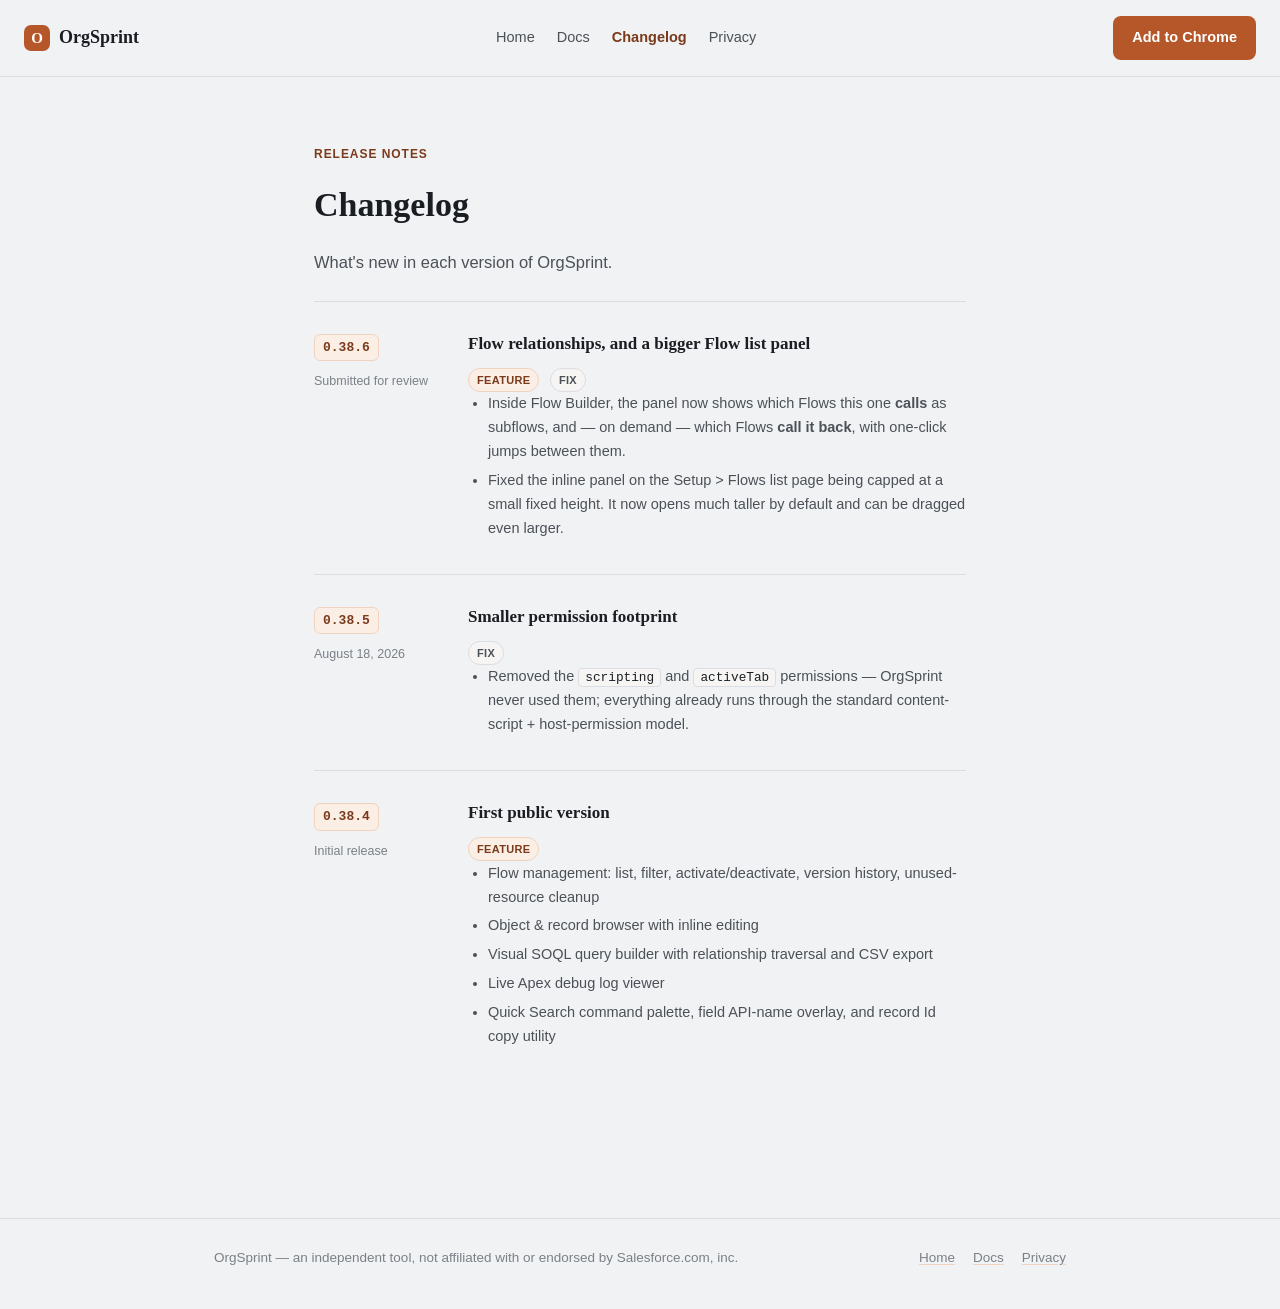
==== changelog.html @ 24843235 "Add OrgSprint site: home, docs, changelog" ====
<!doctype html>
<html lang="en">
<head>
<meta charset="utf-8">
<meta name="viewport" content="width=device-width,initial-scale=1">
<title>OrgSprint Changelog</title>
<meta name="description" content="Version history and release notes for the OrgSprint Chrome extension.">
<link rel="stylesheet" href="styles.css">
</head>
<body>

<nav class="site-nav">
  <a class="wordmark" href="index.html">
    <span class="mark">O</span>
    <span class="name">OrgSprint</span>
  </a>
  <div class="nav-links">
    <a href="index.html">Home</a>
    <a href="docs.html">Docs</a>
    <a href="changelog.html" class="current">Changelog</a>
    <a href="https://juholee1010.github.io/orgsprint-privacy/">Privacy</a>
  </div>
  <a class="btn btn-accent" href="https://chromewebstore.google.com/detail/orgsprint/cbginomfccmoihbkdgajocalehbdijlm">Add to Chrome</a>
</nav>

<div class="page page-narrow">

  <header class="doc-header">
    <p class="eyebrow">Release Notes</p>
    <h1>Changelog</h1>
    <p>What's new in each version of OrgSprint.</p>
  </header>

  <div class="changelog-list">

    <article class="changelog-entry">
      <div class="changelog-meta">
        <span class="version-badge">0.38.6</span><br>
        <span class="changelog-date">Submitted for review</span>
      </div>
      <div class="changelog-body">
        <h3>Flow relationships, and a bigger Flow list panel</h3>
        <span class="tag tag-feature">Feature</span>
        <span class="tag tag-fix">Fix</span>
        <ul>
          <li>Inside Flow Builder, the panel now shows which Flows this one <strong>calls</strong> as subflows, and — on demand — which Flows <strong>call it back</strong>, with one-click jumps between them.</li>
          <li>Fixed the inline panel on the Setup &gt; Flows list page being capped at a small fixed height. It now opens much taller by default and can be dragged even larger.</li>
        </ul>
      </div>
    </article>

    <article class="changelog-entry">
      <div class="changelog-meta">
        <span class="version-badge">0.38.5</span><br>
        <span class="changelog-date">August 18, 2026</span>
      </div>
      <div class="changelog-body">
        <h3>Smaller permission footprint</h3>
        <span class="tag tag-fix">Fix</span>
        <ul>
          <li>Removed the <code>scripting</code> and <code>activeTab</code> permissions — OrgSprint never used them; everything already runs through the standard content-script + host-permission model.</li>
        </ul>
      </div>
    </article>

    <article class="changelog-entry">
      <div class="changelog-meta">
        <span class="version-badge">0.38.4</span><br>
        <span class="changelog-date">Initial release</span>
      </div>
      <div class="changelog-body">
        <h3>First public version</h3>
        <span class="tag tag-feature">Feature</span>
        <ul>
          <li>Flow management: list, filter, activate/deactivate, version history, unused-resource cleanup</li>
          <li>Object &amp; record browser with inline editing</li>
          <li>Visual SOQL query builder with relationship traversal and CSV export</li>
          <li>Live Apex debug log viewer</li>
          <li>Quick Search command palette, field API-name overlay, and record Id copy utility</li>
        </ul>
      </div>
    </article>

  </div>

</div>

<footer class="site-footer">
  <div class="page">
    <span>OrgSprint — an independent tool, not affiliated with or endorsed by Salesforce.com, inc.</span>
    <div class="footer-links">
      <a href="index.html">Home</a>
      <a href="docs.html">Docs</a>
      <a href="https://juholee1010.github.io/orgsprint-privacy/">Privacy</a>
    </div>
  </div>
</footer>

</body>
</html>
---- styles.css ----
:root {
  --ink: #1a1d22;
  --ink-soft: #4b5157;
  --ink-faint: #7a8087;
  --paper: #f1f2f4;
  --surface: #ffffff;
  --line: #dadde1;
  --accent: #b6572a;
  --accent-ink: #7a3a1b;
  --accent-soft: #fbeee5;
  --accent-soft-line: #f0d3bf;
  --mono-bg: #f6f5f3;
  --shadow: 0 1px 3px rgba(20, 20, 20, 0.06);
}
@media (prefers-color-scheme: dark) {
  :root {
    --ink: #edeef0;
    --ink-soft: #b7bcc3;
    --ink-faint: #82878e;
    --paper: #16181b;
    --surface: #1e2124;
    --line: #2c3036;
    --accent: #e0863f;
    --accent-ink: #f3b98a;
    --accent-soft: #2c2118;
    --accent-soft-line: #4a3421;
    --mono-bg: #1a1c1f;
    --shadow: 0 1px 3px rgba(0, 0, 0, 0.3);
  }
}

* { box-sizing: border-box; }

body {
  margin: 0;
  background: var(--paper);
  color: var(--ink-soft);
  font-family: ui-sans-serif, "Segoe UI", -apple-system, BlinkMacSystemFont, Roboto, Arial, sans-serif;
  font-size: 16px;
  line-height: 1.65;
  -webkit-font-smoothing: antialiased;
}

a { color: var(--accent-ink); text-decoration-color: var(--accent-soft-line); text-underline-offset: 2px; }
a:hover { text-decoration-color: var(--accent-ink); }

h1, h2, h3 {
  font-family: ui-serif, Georgia, "Iowan Old Style", "Palatino Linotype", serif;
  font-weight: 600;
  color: var(--ink);
  text-wrap: balance;
  margin: 0 0 10px;
}

code {
  font-family: ui-monospace, "SFMono-Regular", Consolas, monospace;
  font-size: 0.88em;
  background: var(--mono-bg);
  border: 1px solid var(--line);
  border-radius: 4px;
  padding: 1px 6px;
  color: var(--ink);
}

/* ---------- Nav ---------- */
.site-nav {
  position: sticky;
  top: 0;
  z-index: 10;
  display: flex;
  align-items: center;
  justify-content: space-between;
  gap: 16px;
  padding: 16px 24px;
  background: color-mix(in srgb, var(--paper) 88%, transparent);
  backdrop-filter: blur(8px);
  border-bottom: 1px solid var(--line);
}

.wordmark {
  display: flex;
  align-items: center;
  gap: 9px;
  text-decoration: none;
}
.wordmark .mark {
  display: inline-flex;
  align-items: center;
  justify-content: center;
  width: 26px;
  height: 26px;
  border-radius: 7px;
  background: var(--accent);
  color: #fff;
  font-family: ui-serif, Georgia, serif;
  font-weight: 700;
  font-size: 15px;
  flex-shrink: 0;
}
.wordmark .name {
  font-family: ui-serif, Georgia, serif;
  font-weight: 600;
  font-size: 18px;
  color: var(--ink);
}

.nav-links {
  display: flex;
  align-items: center;
  gap: 22px;
  font-size: 14.5px;
}
.nav-links a { color: var(--ink-soft); text-decoration: none; }
.nav-links a:hover { color: var(--accent-ink); }
.nav-links a.current { color: var(--accent-ink); font-weight: 600; }

.btn {
  display: inline-flex;
  align-items: center;
  gap: 7px;
  padding: 9px 18px;
  border-radius: 8px;
  font-size: 14.5px;
  font-weight: 600;
  text-decoration: none;
  border: 1px solid transparent;
  cursor: pointer;
}
.btn-accent {
  background: var(--accent);
  color: #fff;
}
.btn-accent:hover { background: var(--accent-ink); }
.btn-ghost {
  background: transparent;
  border-color: var(--line);
  color: var(--ink);
}
.btn-ghost:hover { border-color: var(--accent); color: var(--accent-ink); }

/* ---------- Layout ---------- */
.page {
  max-width: 900px;
  margin: 0 auto;
  padding: 0 24px 96px;
}
.page-narrow { max-width: 700px; }

/* ---------- Hero ---------- */
.hero {
  padding: 72px 0 56px;
  text-align: center;
}
.hero .eyebrow {
  font-size: 12px;
  font-weight: 700;
  letter-spacing: 0.09em;
  text-transform: uppercase;
  color: var(--accent-ink);
  margin-bottom: 14px;
}
.hero h1 {
  font-size: 42px;
  max-width: 16ch;
  margin: 0 auto 16px;
}
.hero p {
  font-size: 18px;
  color: var(--ink-soft);
  max-width: 52ch;
  margin: 0 auto 30px;
}
.hero-actions {
  display: flex;
  gap: 12px;
  justify-content: center;
  flex-wrap: wrap;
}

/* ---------- Gallery ---------- */
.gallery {
  display: flex;
  gap: 14px;
  overflow-x: auto;
  padding: 8px 4px 20px;
  margin: 40px 0;
  scroll-snap-type: x proximity;
}
.gallery img {
  height: 320px;
  border-radius: 10px;
  border: 1px solid var(--line);
  box-shadow: var(--shadow);
  scroll-snap-align: start;
  flex-shrink: 0;
}

/* ---------- Feature grid ---------- */
.section-head {
  text-align: center;
  margin: 64px 0 36px;
}
.section-head h2 { font-size: 28px; }
.section-head p { color: var(--ink-faint); max-width: 50ch; margin: 0 auto; }

.feature-grid {
  display: grid;
  grid-template-columns: repeat(auto-fit, minmax(240px, 1fr));
  gap: 16px;
}
.feature-card {
  background: var(--surface);
  border: 1px solid var(--line);
  border-radius: 12px;
  padding: 22px 22px 20px;
  box-shadow: var(--shadow);
}
.feature-card .icon {
  display: inline-flex;
  align-items: center;
  justify-content: center;
  width: 36px;
  height: 36px;
  border-radius: 9px;
  background: var(--accent-soft);
  border: 1px solid var(--accent-soft-line);
  color: var(--accent-ink);
  font-size: 17px;
  margin-bottom: 14px;
}
.feature-card h3 { font-size: 16.5px; margin-bottom: 8px; }
.feature-card p { font-size: 14.5px; color: var(--ink-soft); margin: 0; }
.feature-card ul {
  margin: 8px 0 0;
  padding-left: 18px;
  font-size: 14px;
  color: var(--ink-soft);
}
.feature-card li { margin-bottom: 4px; }

/* ---------- CTA band ---------- */
.cta-band {
  margin: 72px 0 24px;
  background: var(--surface);
  border: 1px solid var(--line);
  border-radius: 16px;
  padding: 40px 32px;
  text-align: center;
}
.cta-band h2 { font-size: 24px; }
.cta-band p { color: var(--ink-faint); margin-bottom: 22px; }

/* ---------- Footer ---------- */
.site-footer {
  border-top: 1px solid var(--line);
  padding: 28px 24px 40px;
  margin-top: 40px;
}
.site-footer .page {
  padding-bottom: 0;
  display: flex;
  justify-content: space-between;
  align-items: center;
  gap: 16px;
  flex-wrap: wrap;
  font-size: 13.5px;
  color: var(--ink-faint);
}
.site-footer a { color: var(--ink-faint); }
.footer-links { display: flex; gap: 18px; }

/* ---------- Docs page ---------- */
.doc-header {
  padding: 56px 0 8px;
}
.doc-header .eyebrow {
  font-size: 12px;
  font-weight: 700;
  letter-spacing: 0.08em;
  text-transform: uppercase;
  color: var(--accent-ink);
  margin-bottom: 12px;
}
.doc-header h1 { font-size: 34px; }
.doc-header p { font-size: 16.5px; max-width: 56ch; }

.toc {
  display: flex;
  flex-wrap: wrap;
  gap: 8px 18px;
  margin: 28px 0 48px;
  padding: 16px 20px;
  background: var(--surface);
  border: 1px solid var(--line);
  border-radius: 10px;
  font-size: 14px;
}
.toc a { text-decoration: none; }

.doc-section {
  padding: 34px 0;
  border-top: 1px solid var(--line);
}
.doc-section h2 {
  font-size: 22px;
  display: flex;
  align-items: center;
  gap: 10px;
  scroll-margin-top: 20px;
}
.doc-section h2 .num {
  font-family: ui-monospace, Consolas, monospace;
  font-size: 13px;
  color: var(--accent-ink);
  background: var(--accent-soft);
  border: 1px solid var(--accent-soft-line);
  border-radius: 5px;
  padding: 1px 7px;
}
.doc-section p { max-width: 64ch; }
.doc-section ol, .doc-section ul { max-width: 62ch; padding-left: 22px; }
.doc-section li { margin-bottom: 8px; }
.kbd {
  font-family: ui-monospace, Consolas, monospace;
  font-size: 0.85em;
  border: 1px solid var(--line);
  border-bottom-width: 2px;
  border-radius: 5px;
  padding: 1px 7px;
  background: var(--surface);
  color: var(--ink);
}

/* ---------- Changelog page ---------- */
.changelog-entry {
  padding: 28px 0;
  border-top: 1px solid var(--line);
  display: grid;
  grid-template-columns: 130px 1fr;
  gap: 24px;
}
.changelog-meta {
  padding-top: 3px;
}
.version-badge {
  display: inline-block;
  font-family: ui-monospace, Consolas, monospace;
  font-size: 13px;
  font-weight: 700;
  color: var(--accent-ink);
  background: var(--accent-soft);
  border: 1px solid var(--accent-soft-line);
  border-radius: 6px;
  padding: 2px 8px;
  margin-bottom: 6px;
}
.changelog-date {
  font-size: 12.5px;
  color: var(--ink-faint);
}
.changelog-body h3 { font-size: 17px; margin-bottom: 8px; }
.changelog-body ul { margin: 0; padding-left: 20px; font-size: 14.5px; }
.changelog-body li { margin-bottom: 5px; }
.tag {
  display: inline-block;
  font-size: 11px;
  font-weight: 700;
  text-transform: uppercase;
  letter-spacing: 0.03em;
  padding: 2px 8px;
  border-radius: 999px;
  margin-right: 6px;
}
.tag-feature { background: var(--accent-soft); color: var(--accent-ink); border: 1px solid var(--accent-soft-line); }
.tag-fix { background: var(--mono-bg); color: var(--ink-soft); border: 1px solid var(--line); }

@media (max-width: 640px) {
  .hero h1 { font-size: 32px; }
  .changelog-entry { grid-template-columns: 1fr; gap: 6px; }
  .site-nav { flex-wrap: wrap; }
  .nav-links { gap: 14px; font-size: 13.5px; }
}
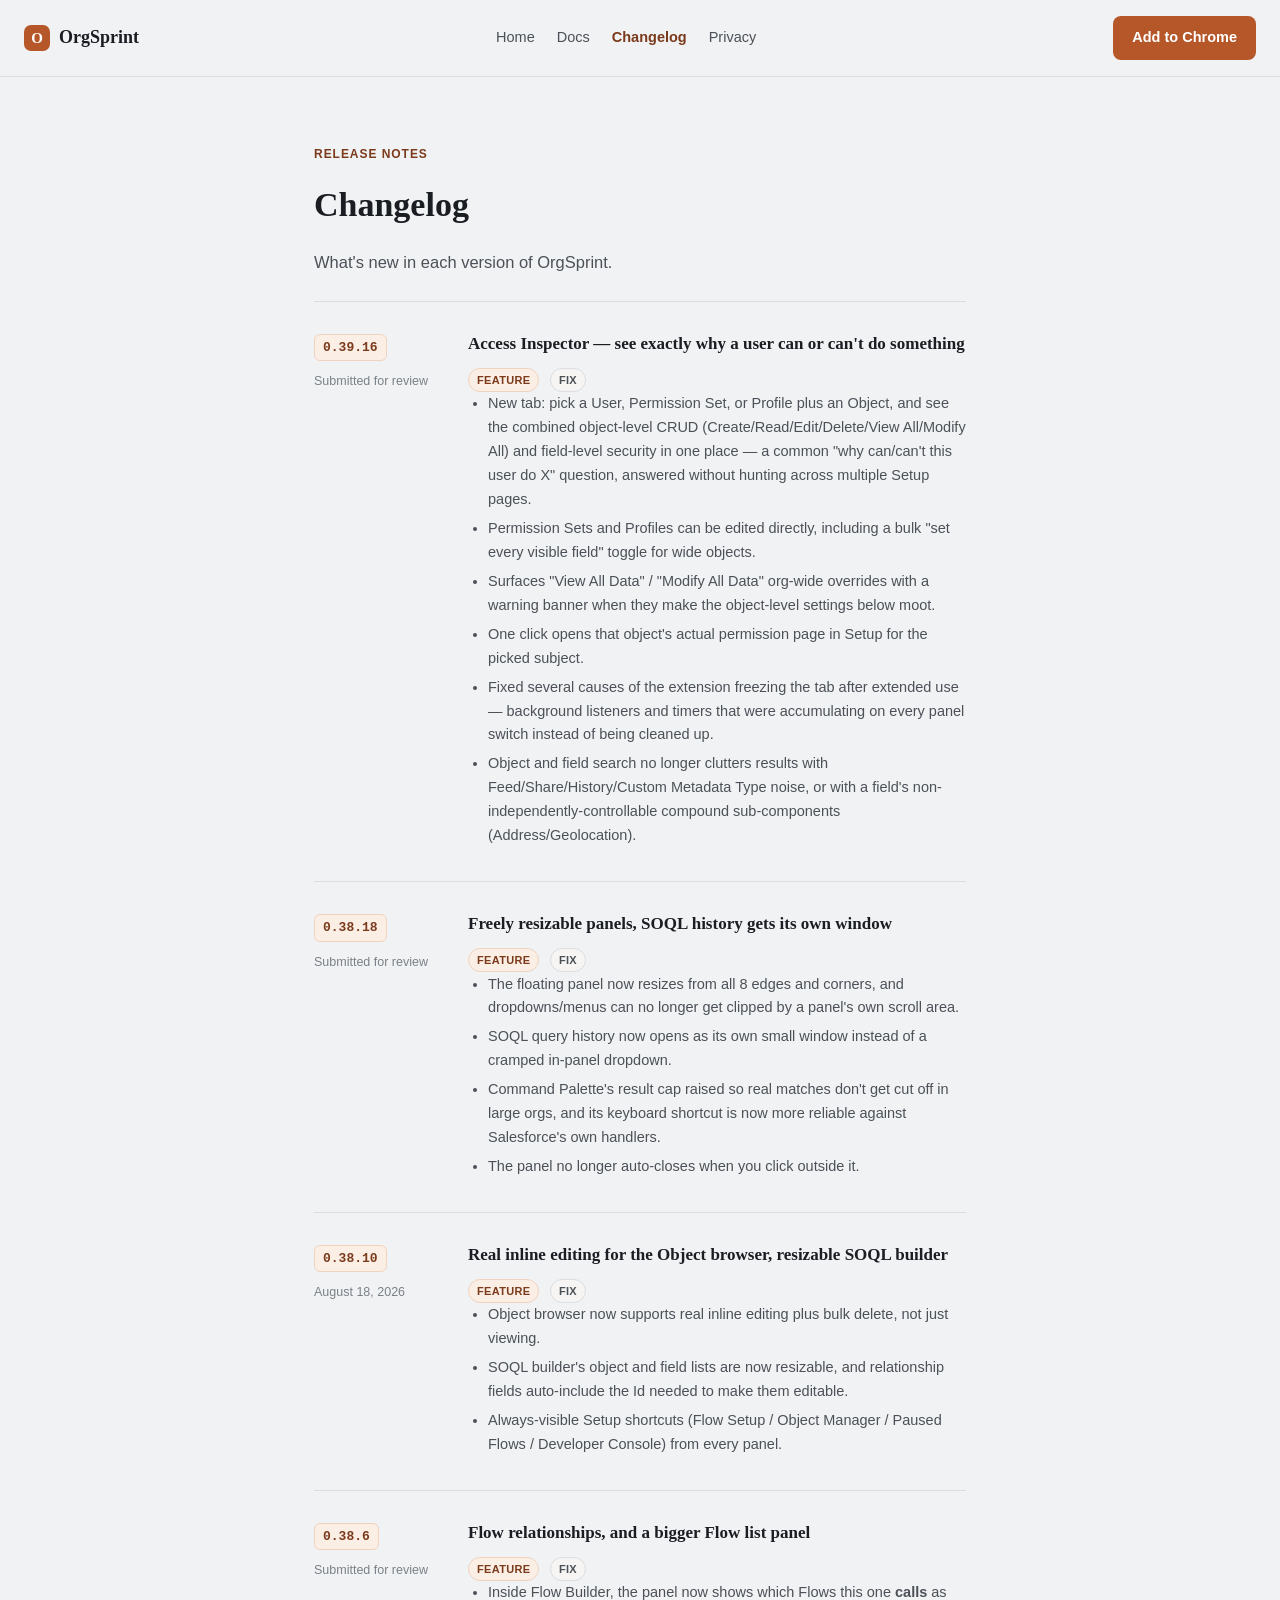
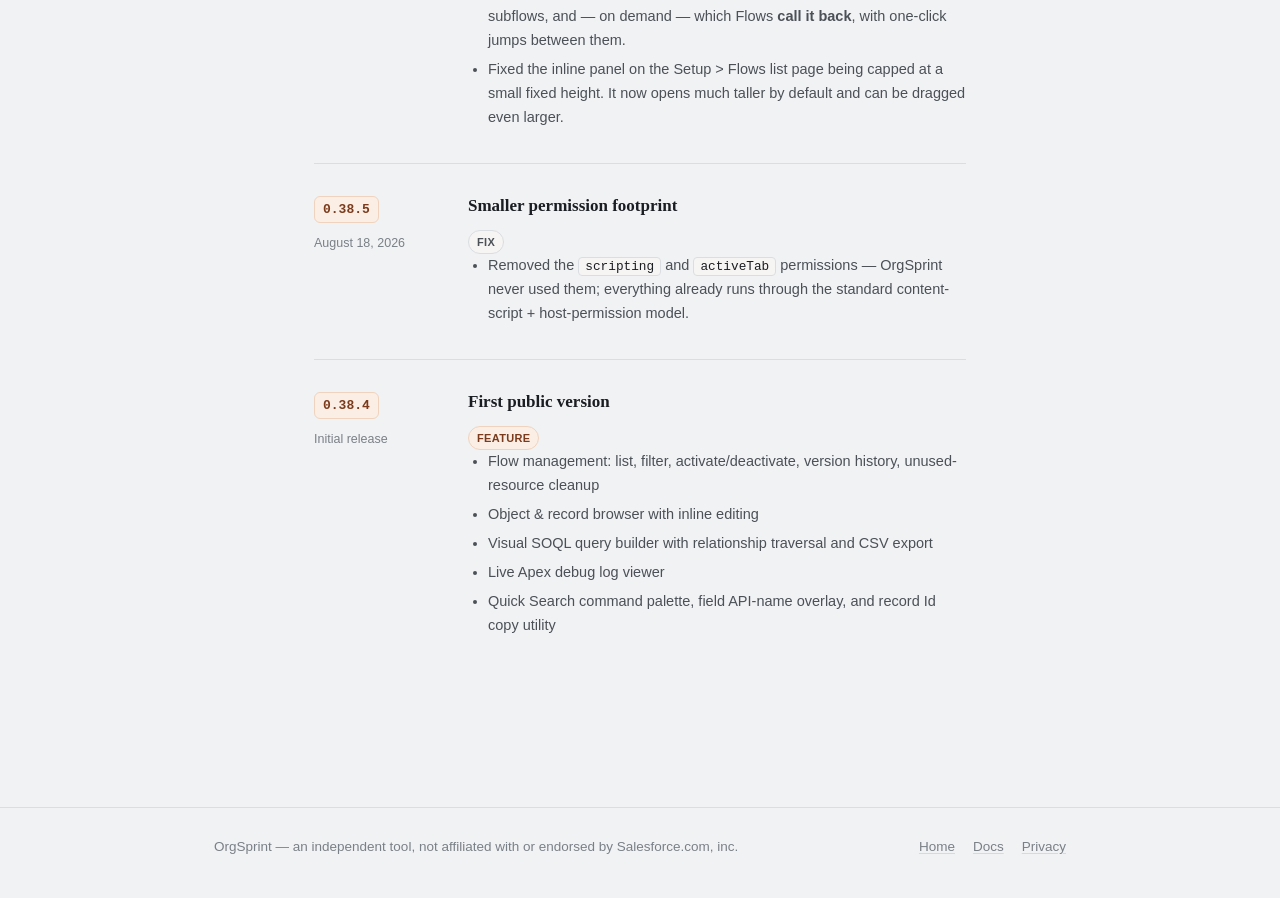
==== commit 906a45c6: "Add 0.38.10 and everything since (Access Inspector, UI/panel fixes) Backfills the real inline-editin" ====
--- a/changelog.html
+++ b/changelog.html
@@ -32,6 +32,61 @@
   </header>
 
   <div class="changelog-list">
+
+    <article class="changelog-entry">
+      <div class="changelog-meta">
+        <span class="version-badge">0.39.16</span><br>
+        <span class="changelog-date">Submitted for review</span>
+      </div>
+      <div class="changelog-body">
+        <h3>Access Inspector — see exactly why a user can or can't do something</h3>
+        <span class="tag tag-feature">Feature</span>
+        <span class="tag tag-fix">Fix</span>
+        <ul>
+          <li>New tab: pick a User, Permission Set, or Profile plus an Object, and see the combined object-level CRUD (Create/Read/Edit/Delete/View All/Modify All) and field-level security in one place — a common "why can/can't this user do X" question, answered without hunting across multiple Setup pages.</li>
+          <li>Permission Sets and Profiles can be edited directly, including a bulk "set every visible field" toggle for wide objects.</li>
+          <li>Surfaces "View All Data" / "Modify All Data" org-wide overrides with a warning banner when they make the object-level settings below moot.</li>
+          <li>One click opens that object's actual permission page in Setup for the picked subject.</li>
+          <li>Fixed several causes of the extension freezing the tab after extended use — background listeners and timers that were accumulating on every panel switch instead of being cleaned up.</li>
+          <li>Object and field search no longer clutters results with Feed/Share/History/Custom Metadata Type noise, or with a field's non-independently-controllable compound sub-components (Address/Geolocation).</li>
+        </ul>
+      </div>
+    </article>
+
+    <article class="changelog-entry">
+      <div class="changelog-meta">
+        <span class="version-badge">0.38.18</span><br>
+        <span class="changelog-date">Submitted for review</span>
+      </div>
+      <div class="changelog-body">
+        <h3>Freely resizable panels, SOQL history gets its own window</h3>
+        <span class="tag tag-feature">Feature</span>
+        <span class="tag tag-fix">Fix</span>
+        <ul>
+          <li>The floating panel now resizes from all 8 edges and corners, and dropdowns/menus can no longer get clipped by a panel's own scroll area.</li>
+          <li>SOQL query history now opens as its own small window instead of a cramped in-panel dropdown.</li>
+          <li>Command Palette's result cap raised so real matches don't get cut off in large orgs, and its keyboard shortcut is now more reliable against Salesforce's own handlers.</li>
+          <li>The panel no longer auto-closes when you click outside it.</li>
+        </ul>
+      </div>
+    </article>
+
+    <article class="changelog-entry">
+      <div class="changelog-meta">
+        <span class="version-badge">0.38.10</span><br>
+        <span class="changelog-date">August 18, 2026</span>
+      </div>
+      <div class="changelog-body">
+        <h3>Real inline editing for the Object browser, resizable SOQL builder</h3>
+        <span class="tag tag-feature">Feature</span>
+        <span class="tag tag-fix">Fix</span>
+        <ul>
+          <li>Object browser now supports real inline editing plus bulk delete, not just viewing.</li>
+          <li>SOQL builder's object and field lists are now resizable, and relationship fields auto-include the Id needed to make them editable.</li>
+          <li>Always-visible Setup shortcuts (Flow Setup / Object Manager / Paused Flows / Developer Console) from every panel.</li>
+        </ul>
+      </div>
+    </article>
 
     <article class="changelog-entry">
       <div class="changelog-meta">
--- a/styles.css
+++ b/styles.css
@@ -177,22 +177,94 @@
   flex-wrap: wrap;
 }
 
-/* ---------- Gallery ---------- */
-.gallery {
-  display: flex;
-  gap: 14px;
-  overflow-x: auto;
-  padding: 8px 4px 20px;
-  margin: 40px 0;
-  scroll-snap-type: x proximity;
-}
-.gallery img {
-  height: 320px;
+/* ---------- Showcase ---------- */
+.showcase {
+  display: grid;
+  grid-template-columns: repeat(auto-fit, minmax(320px, 1fr));
+  gap: 28px 24px;
+  margin: 48px 0;
+}
+.showcase-item {
+  margin: 0;
+}
+.browser-frame {
   border-radius: 10px;
-  border: 1px solid var(--line);
-  box-shadow: var(--shadow);
-  scroll-snap-align: start;
-  flex-shrink: 0;
+  overflow: hidden;
+  border: 1px solid var(--line);
+  box-shadow: 0 6px 20px rgba(20, 20, 20, 0.08);
+  background: var(--surface);
+}
+.browser-frame-bar {
+  display: flex;
+  align-items: center;
+  gap: 6px;
+  padding: 10px 12px;
+  background: var(--mono-bg);
+  border-bottom: 1px solid var(--line);
+}
+.browser-frame-bar .dot {
+  width: 9px;
+  height: 9px;
+  border-radius: 50%;
+  background: var(--line);
+}
+.showcase-zoom {
+  display: block;
+  width: 100%;
+  padding: 0;
+  border: none;
+  background: none;
+  cursor: zoom-in;
+}
+.browser-frame img {
+  display: block;
+  width: 100%;
+  height: auto;
+}
+.showcase-item figcaption {
+  margin: 14px 2px 0;
+  font-size: 16px;
+  line-height: 1.5;
+  color: var(--ink-soft);
+  text-align: center;
+}
+
+/* ---------- Lightbox ---------- */
+.lightbox {
+  display: none;
+  position: fixed;
+  inset: 0;
+  z-index: 1000;
+  background: rgba(10, 10, 12, 0.85);
+  align-items: center;
+  justify-content: center;
+  padding: 32px;
+  cursor: zoom-out;
+}
+.lightbox.open {
+  display: flex;
+}
+.lightbox-img {
+  max-width: 100%;
+  max-height: 100%;
+  border-radius: 8px;
+  box-shadow: 0 12px 48px rgba(0, 0, 0, 0.5);
+}
+.lightbox-close {
+  position: fixed;
+  top: 20px;
+  right: 24px;
+  width: 40px;
+  height: 40px;
+  border-radius: 50%;
+  border: none;
+  background: rgba(255, 255, 255, 0.12);
+  color: #fff;
+  font-size: 18px;
+  cursor: pointer;
+}
+.lightbox-close:hover {
+  background: rgba(255, 255, 255, 0.22);
 }
 
 /* ---------- Feature grid ---------- */
